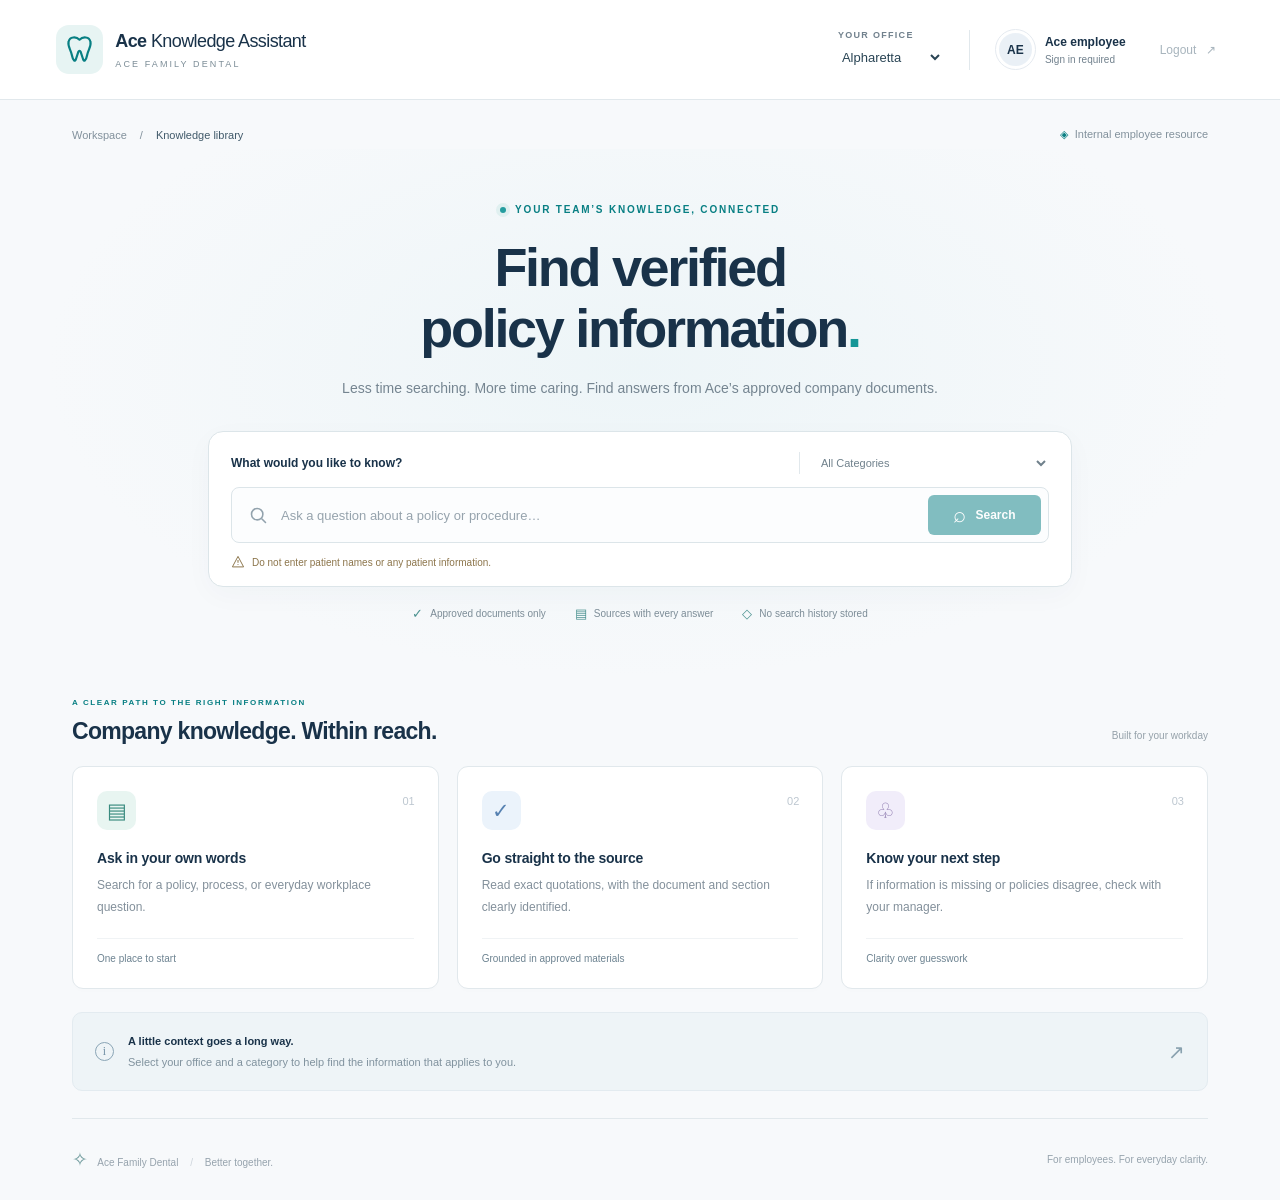
==== frontend/index.html @ 93eed638 "Initial Ace Knowledge Assistant prototype" ====
<!doctype html>
<html lang="en">
<head>
  <meta charset="utf-8">
  <meta name="viewport" content="width=device-width, initial-scale=1">
  <meta name="color-scheme" content="light">
  <title>Ace Knowledge Assistant</title>
  <link rel="stylesheet" href="style.css">
  <script src="auth-client.js" defer></script>
  <script src="script.js" defer></script>
</head>
<body>
  <a class="skip-link" href="#main">Skip to main content</a>
  <header class="header">
    <a class="brand" href="./" aria-label="Ace Knowledge Assistant home">
      <span class="brand-icon" aria-hidden="true"><svg viewBox="0 0 32 32" fill="none"><path d="M16 7c-3-3-9-3-10 2-1 4 2 7 3 12 1 5 3 7 4 3l2-6c.4-1 1.6-1 2 0l2 6c1 4 3 2 4-3 1-5 4-8 3-12-1-5-7-5-10-2Z" stroke="currentColor" stroke-width="2" stroke-linejoin="round"/></svg></span>
      <span><strong>Ace<span class="brand-light"> Knowledge Assistant</span></strong><small>ACE FAMILY DENTAL</small></span>
    </a>
    <div class="header-controls">
      <a id="admin-dashboard-link" class="view-link" href="admin.html" hidden>Admin Dashboard</a>
      <label class="office-control"><span class="field-caption">YOUR OFFICE</span><select id="office"><option value="Alpharetta">Alpharetta</option><option value="Norcross">Norcross</option><option value="Lilburn">Lilburn</option></select></label>
      <div class="profile"><span class="avatar" aria-hidden="true">AE</span><span><strong id="employee-name">Ace employee</strong><small id="auth-status">Authentication not connected</small></span></div>
      <button id="logout" class="logout" type="button" disabled title="Available when authentication is connected">Logout <span aria-hidden="true">↗</span></button>
    </div>
  </header>
  <main id="main" class="workspace">
    <div class="page-top"><div class="breadcrumb">Workspace <span>/</span> <strong>Knowledge library</strong></div><span class="private-label"><span aria-hidden="true">◈</span> Internal employee resource</span></div>
    <section class="hero" aria-labelledby="page-title">
      <div class="eyebrow"><span></span> YOUR TEAM’S KNOWLEDGE, CONNECTED</div>
      <h1 id="page-title">Find verified<br>policy information<span>.</span></h1>
      <p class="intro">Less time searching. More time caring.<br class="mobile-break"> Find answers from Ace’s approved company documents.</p>
      <form id="search-form" class="search-panel">
        <div class="search-toolbar"><label for="question">What would you like to know?</label><label class="category-control" for="category"><span class="sr-only">Document category</span><select id="category"><option>All Categories</option><option>HR &amp; Employee Policies</option><option>OSHA &amp; Safety</option><option>Front Office</option><option>Back Office / Clinical Operations</option><option>Insurance &amp; Documentation (non-PHI)</option><option>Management &amp; Operations</option><option>Training &amp; Onboarding</option><option>Scripts &amp; Communication</option></select></label></div>
        <div class="search-row"><svg class="search-icon" viewBox="0 0 24 24" fill="none" aria-hidden="true"><circle cx="10.5" cy="10.5" r="6.5" stroke="currentColor" stroke-width="1.8"/><path d="m16 16 4 4" stroke="currentColor" stroke-width="1.8" stroke-linecap="round"/></svg><input id="question" name="question" type="search" placeholder="Ask a question about a policy or procedure…" maxlength="2000" required autocomplete="off" aria-describedby="privacy-warning"><button id="search-button" class="primary" type="submit"><span class="button-icon" aria-hidden="true">⌕</span><span id="search-label">Search</span></button></div>
        <p id="privacy-warning" class="privacy-warning"><svg viewBox="0 0 20 20" fill="none" aria-hidden="true"><path d="m10 2 8 15H2L10 2Z" stroke="currentColor" stroke-width="1.4" stroke-linejoin="round"/><path d="M10 7v4m0 2v1" stroke="currentColor" stroke-width="1.5"/></svg>Do not enter patient names or any patient information.</p>
      </form>
      <div class="trust-row"><span><b aria-hidden="true">✓</b> Approved documents only</span><span><b aria-hidden="true">▤</b> Sources with every answer</span><span><b aria-hidden="true">◇</b> No search history stored</span></div>
    </section>
    <section id="preview-controls" class="preview-controls" hidden aria-label="Synthetic development preview"><div><strong>Synthetic UI preview</strong><span>Local development only. No questions are submitted.</span></div><label>Preview state <select id="preview-state"><option value="welcome">Welcome</option><option value="found">Verified result</option><option value="not_found">Not found</option><option value="conflict">Conflict</option><option value="unavailable">Unavailable</option></select></label></section>
    <section id="results" class="results" aria-live="polite" aria-atomic="true" aria-busy="false"></section>
    <section id="welcome" class="welcome" aria-labelledby="welcome-title">
      <div class="section-heading"><div><span class="eyebrow">A CLEAR PATH TO THE RIGHT INFORMATION</span><h2 id="welcome-title">Company knowledge. Within reach.</h2></div><span class="section-note">Built for your workday</span></div>
      <div class="feature-grid">
        <article class="feature"><div class="feature-icon teal" aria-hidden="true">▤</div><span class="step">01</span><h3>Ask in your own words</h3><p>Search for a policy, process, or everyday workplace question.</p><span class="feature-tag">One place to start</span></article>
        <article class="feature"><div class="feature-icon blue" aria-hidden="true">✓</div><span class="step">02</span><h3>Go straight to the source</h3><p>Read exact quotations, with the document and section clearly identified.</p><span class="feature-tag">Grounded in approved materials</span></article>
        <article class="feature"><div class="feature-icon violet" aria-hidden="true">♧</div><span class="step">03</span><h3>Know your next step</h3><p>If information is missing or policies disagree, check with your manager.</p><span class="feature-tag">Clarity over guesswork</span></article>
      </div>
      <div class="guidance"><span class="guidance-icon" aria-hidden="true">i</span><div><strong>A little context goes a long way.</strong><p>Select your office and a category to help find the information that applies to you.</p></div><span class="guidance-decoration" aria-hidden="true">↗</span></div>
    </section>
    <footer><span><span class="footer-mark" aria-hidden="true">✧</span> Ace Family Dental <span class="footer-divider">/</span> Better together.</span><span>For employees. For everyday clarity.</span></footer>
  </main>
</body>
</html>
---- frontend/style.css ----
/* Self-contained interface: no fonts, analytics, or other third-party requests. */
:root{font-family:Inter,-apple-system,BlinkMacSystemFont,"Segoe UI",sans-serif;color:#193249;background:#f7f9fb;font-synthesis:none;--teal:#087f83;--muted:#71818d;--border:#e1e8ec}*{box-sizing:border-box}body{margin:0}button,input,select{font:inherit}button,a,select{-webkit-tap-highlight-color:transparent}button,select{cursor:pointer}button{transition:background .18s,box-shadow .18s}a{color:inherit}button:disabled{cursor:not-allowed;opacity:.5}button:focus-visible,a:focus-visible,select:focus-visible,input:focus-visible{outline:3px solid #34b6c1;outline-offset:4px}.header{min-height:100px;padding:20px 4.4%;display:flex;justify-content:space-between;align-items:center;gap:25px;background:#fff;border-bottom:1px solid var(--border)}.brand{display:flex;align-items:center;gap:12px;text-decoration:none;white-space:nowrap}.brand-icon{width:47px;height:49px;display:grid;place-items:center;background:#e7f4f3;color:var(--teal);border-radius:13px}.brand-icon svg{width:35px}.brand strong{font-size:18px;letter-spacing:-.6px}.brand-light{font-weight:500}.brand small{display:block;font-size:9px;letter-spacing:2.1px;margin-top:7px;color:#7b8c96}.header-controls{display:flex;align-items:center;gap:26px}.office-control{padding-right:26px;border-right:1px solid var(--border)}.field-caption{display:block;font-size:9px;font-weight:700;letter-spacing:1.3px;color:var(--muted);margin-bottom:5px}select{color:#294454;border:0;background:transparent;padding:4px 25px 4px 0;font-size:13px}.profile{display:flex;align-items:center;gap:10px}.avatar{display:grid;place-items:center;background:#eaf0f6;border:3px solid #fff;outline:1px solid #e5eaf0;border-radius:50%;width:39px;height:39px;font-size:12px;font-weight:650}.profile strong{display:block;font-size:12px}.profile small{display:block;font-size:10px;color:var(--muted);margin-top:5px}.logout{border:0;background:none;font-size:12px;padding:8px;color:#536c7d}.logout span{margin-left:6px}.workspace{max-width:1232px;margin:auto;padding:0 48px}.page-top{display:flex;justify-content:space-between;align-items:center;padding:28px 0;font-size:11px;color:#82919c}.breadcrumb{display:flex;gap:13px}.breadcrumb strong{font-weight:500;color:#415a6a}.private-label{display:flex;gap:7px}.private-label span{color:var(--teal)}.hero{position:relative;padding:35px 0 29px;text-align:center}.hero:before{content:"";position:absolute;z-index:-1;inset:-20px -48px;background:radial-gradient(ellipse at 50% 40%,#e8f3f6aa,transparent 68%)}.eyebrow{font-size:10px;font-weight:700;letter-spacing:1.8px;color:var(--teal)}.hero .eyebrow{display:flex;justify-content:center;align-items:center;gap:9px}.eyebrow>span{width:6px;height:6px;background:#259d9f;border-radius:50%;box-shadow:0 0 0 4px #e0f0f0}h1{font-size:54px;line-height:1.13;letter-spacing:-2.3px;font-weight:650;margin:22px 0 17px}h1>span{color:#159697}.intro{font-size:14px;color:#758591;line-height:1.8;margin:0 0 30px}.mobile-break{display:none}.search-panel{max-width:864px;margin:auto;padding:20px 22px 15px;border:1px solid #dce5e9;border-radius:15px;background:#fff;box-shadow:0 8px 28px #25475d08;text-align:left}.search-toolbar{display:flex;justify-content:space-between;align-items:center;gap:16px;margin-bottom:13px}.search-toolbar>label:first-child{font-size:12px;font-weight:650}.category-control{max-width:50%;border-left:1px solid var(--border);padding-left:17px}.category-control select{font-size:11px;width:100%;color:#70818c}.search-row{display:flex;align-items:center;gap:12px;border:1px solid #dce5e9;border-radius:8px;padding:7px 7px 7px 16px;background:#fcfdfe}.search-icon{width:21px;flex-shrink:0;color:#92a2ad}.search-row input{width:100%;min-width:0;padding:9px 0;border:0;background:transparent;color:#193249;font-size:13px;outline-offset:1px}.search-row input::placeholder{color:#96a3ad}.primary{border:0;border-radius:6px;background:var(--teal);color:white;display:flex;align-items:center;justify-content:center;gap:9px;padding:13px 23px;font-size:12px;font-weight:600;min-width:113px}.primary:hover{background:#066c70;box-shadow:0 3px 8px #087f8326}.button-icon{font-size:22px;line-height:14px}.privacy-warning{display:flex;align-items:flex-start;gap:7px;color:#8c754b;font-size:10px;line-height:1.6;margin:12px 0 0}.privacy-warning svg{width:14px;height:14px;flex-shrink:0}.trust-row{display:flex;justify-content:center;gap:29px;margin:19px 0;font-size:10px;color:#7c8c97}.trust-row span{display:flex;align-items:center;gap:7px}.trust-row b{color:#4b9290;font-size:13px}.welcome{padding-top:22px}.section-heading{display:flex;justify-content:space-between;align-items:end;margin-bottom:21px}.section-heading .eyebrow{font-size:8px;letter-spacing:1.6px}h2{font-size:23px;letter-spacing:-.7px;margin:9px 0 0;font-weight:600}.section-note{font-size:10px;color:#94a0a9;padding-bottom:4px}.feature-grid{display:grid;grid-template-columns:repeat(3,1fr);gap:18px}.feature{position:relative;background:#fff;border:1px solid var(--border);border-radius:11px;padding:24px;box-shadow:0 3px 6px #233c4802}.feature-icon{display:grid;place-items:center;width:39px;height:39px;border-radius:10px;font-size:21px}.teal{background:#e8f5f1;color:#398b7f}.blue{background:#ebf3fb;color:#5681b1}.violet{background:#f1edfa;color:#9380b3}.step{position:absolute;right:23px;top:28px;font-size:11px;color:#bdc7d0;font-weight:500}.feature h3{font-size:14px;letter-spacing:-.2px;margin:20px 0 9px;font-weight:600}.feature p{font-size:12px;line-height:1.8;color:#83909b;margin:0 0 20px}.feature-tag{display:block;border-top:1px solid #f0f3f5;padding-top:14px;color:#6d8391;font-size:10px}.guidance{display:flex;gap:14px;align-items:center;background:#eef4f7;border:1px solid #e3ebf0;border-radius:10px;margin:23px 0 0;padding:18px 22px}.guidance-icon{color:#7493a6;border:1px solid #8aa5b6;border-radius:50%;width:19px;height:19px;display:grid;place-items:center;font:12px Georgia,serif;flex-shrink:0}.guidance strong{font-size:11px;font-weight:600}.guidance p{font-size:11px;color:#80929e;margin:5px 0 0;line-height:1.6}.guidance-decoration{margin-left:auto;color:#89a1af;font-size:20px}footer{display:flex;justify-content:space-between;align-items:center;padding:29px 0;margin-top:27px;border-top:1px solid var(--border);color:#96a3ad;font-size:10px}.footer-mark{font-size:19px;color:#709b9d;margin-right:7px}.footer-divider{margin:0 9px;color:#ccd4db}.results:empty{display:none}.result-card{border:1px solid var(--border);border-top:3px solid var(--state);border-radius:12px;background:#fff;padding:25px;margin:10px auto 25px;max-width:864px;box-shadow:0 6px 20px #25475d05}.result-card.found{--state:#238366}.result-card.not_found{--state:#ba921c}.result-card.conflict{--state:#ce7a27}.result-card.unavailable{--state:#c55454}.result-title{display:flex;align-items:center;gap:10px;color:var(--state);font-size:15px;margin:0 0 18px}.result-message{font-size:14px;line-height:1.7;margin:0}.quote{margin:17px 0 0;padding:18px 20px;background:#f7f9fa;border-left:3px solid var(--state);border-radius:0 6px 6px 0}.quote blockquote{white-space:pre-wrap;overflow-wrap:anywhere;font-size:15px;line-height:1.8;margin:0;color:#263e4c}.source{display:flex;flex-wrap:wrap;gap:8px 18px;margin-top:16px;padding-top:12px;border-top:1px solid var(--border);font-size:11px;color:#738490;overflow-wrap:anywhere}.source strong{color:#415e6e;font-weight:600}.office-badge{color:#087f83;background:#e8f3f1;padding:3px 7px;border-radius:4px}.retry{margin-top:17px}.loading{display:flex;align-items:center;justify-content:center;gap:12px;padding:30px;color:#56717f;font-size:13px}.spinner{width:19px;height:19px;border:2px solid #d8e6e8;border-top-color:var(--teal);border-radius:50%;animation:spin .8s linear infinite}.preview-controls{max-width:864px;margin:0 auto 20px;padding:15px 18px;border:1px dashed #b4a784;border-radius:9px;background:#fffcf3;display:flex;gap:15px;align-items:center;justify-content:space-between;font-size:11px}.preview-controls[hidden]{display:none}.preview-controls strong,.preview-controls span{display:block}.preview-controls span{margin-top:5px;color:#827658}.preview-controls label{white-space:nowrap}.preview-controls select{font-size:11px;margin-left:6px}.preview-badge{display:block;margin-bottom:16px;color:#9b7b30;font-size:10px;font-weight:700;letter-spacing:1px}.skip-link{position:absolute;top:-60px;left:20px;z-index:10;padding:12px;background:white}.skip-link:focus{top:8px}.sr-only{position:absolute;width:1px;height:1px;padding:0;margin:-1px;overflow:hidden;clip:rect(0,0,0,0);white-space:nowrap;border:0}@keyframes spin{to{transform:rotate(360deg)}}@media(prefers-reduced-motion:reduce){*{animation:none!important;transition:none!important}}@media(min-width:1450px){.workspace{padding-top:10px}.hero{padding-top:50px;padding-bottom:42px}.welcome{padding-top:30px}h1{font-size:60px}.feature{padding:28px}}@media(max-width:1000px){.header{padding:18px 25px}.header-controls{gap:15px}.brand-light{display:block;font-size:12px;margin-top:3px}.brand small{font-size:8px;margin-top:5px}.office-control{padding-right:15px}.profile small{max-width:110px}.workspace{padding:0 30px}.feature{padding:20px}.feature h3{font-size:13px}}@media(max-width:720px){.header{flex-wrap:wrap;gap:20px;padding:17px 20px}.brand-light{display:inline;font-size:14px}.brand strong{font-size:16px}.brand-icon{width:40px;height:43px}.header-controls{width:100%;justify-content:space-between;gap:10px}.office-control{border:0;padding:0}.profile{margin-left:auto}.logout{padding-right:0}.workspace{padding:0 20px}.page-top{padding:21px 0}.private-label{display:none}.hero{padding-top:22px}.hero .eyebrow{font-size:8px;letter-spacing:1.4px}h1{font-size:40px;letter-spacing:-1.7px;margin-top:20px}.intro{font-size:12px}.mobile-break{display:block}.search-panel{padding:16px 13px 13px}.search-toolbar{gap:8px;align-items:center}.search-toolbar>label:first-child{font-size:10px}.category-control{padding-left:8px;max-width:47%}.category-control select{font-size:10px;padding-right:0}.search-row{gap:8px;padding-left:9px}.search-row input{font-size:12px}.primary{min-width:76px;padding:13px 12px;font-size:11px;gap:5px}.search-icon{width:17px}.privacy-warning{font-size:9px}.trust-row{gap:12px;flex-wrap:wrap;font-size:9px;line-height:1.7}.trust-row span{gap:5px}.section-heading .eyebrow{font-size:7px}.section-note{display:none}h2{font-size:21px}.feature-grid{grid-template-columns:1fr;gap:12px}.feature{padding:20px 20px 18px}.feature-icon{width:34px;height:34px}.feature h3{font-size:14px;margin-top:15px}.feature p{margin-bottom:15px}.guidance{padding:16px;align-items:flex-start}.guidance-decoration{display:none}footer{align-items:start;gap:16px;font-size:9px;line-height:1.8}footer>span:last-child{max-width:90px;text-align:right}.preview-controls{align-items:start;flex-direction:column}.result-card{padding:20px}.quote{padding:15px}.quote blockquote{font-size:13px}}

/* Local preview navigation follows the existing header palette. */
.view-link{color:var(--teal);font-size:12px;font-weight:600;text-decoration:none;padding:8px 0;white-space:nowrap}.view-link:hover{text-decoration:underline}.view-link[hidden]{display:none}.header,.header-controls{flex-wrap:wrap}@media(max-width:720px){.view-link{flex-basis:100%}}
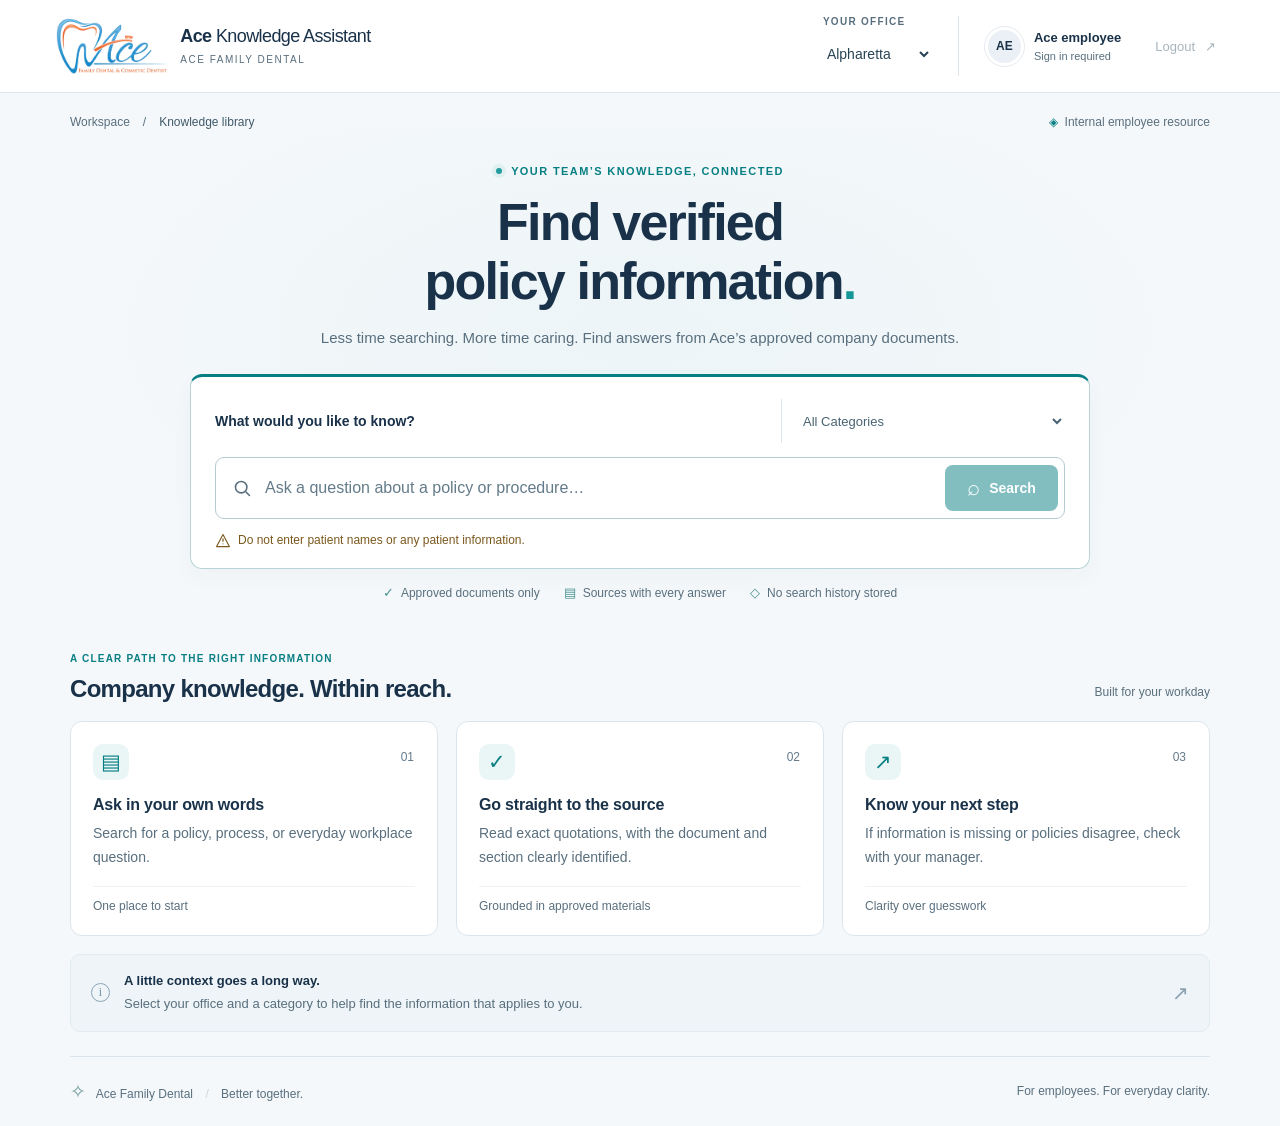
==== commit 411e8dcc: "Integrated Ace's official logo" ====
--- a/frontend/index.html
+++ b/frontend/index.html
@@ -13,7 +13,7 @@
   <a class="skip-link" href="#main">Skip to main content</a>
   <header class="header">
     <a class="brand" href="./" aria-label="Ace Knowledge Assistant home">
-      <span class="brand-icon" aria-hidden="true"><svg viewBox="0 0 32 32" fill="none"><path d="M16 7c-3-3-9-3-10 2-1 4 2 7 3 12 1 5 3 7 4 3l2-6c.4-1 1.6-1 2 0l2 6c1 4 3 2 4-3 1-5 4-8 3-12-1-5-7-5-10-2Z" stroke="currentColor" stroke-width="2" stroke-linejoin="round"/></svg></span>
+      <img class="ace-logo brand-logo" src="assets/ace-logo.webp" alt="Ace Family Dental" width="281" height="140">
       <span><strong>Ace<span class="brand-light"> Knowledge Assistant</span></strong><small>ACE FAMILY DENTAL</small></span>
     </a>
     <div class="header-controls">
@@ -42,8 +42,8 @@
       <div class="section-heading"><div><span class="eyebrow">A CLEAR PATH TO THE RIGHT INFORMATION</span><h2 id="welcome-title">Company knowledge. Within reach.</h2></div><span class="section-note">Built for your workday</span></div>
       <div class="feature-grid">
         <article class="feature"><div class="feature-icon teal" aria-hidden="true">▤</div><span class="step">01</span><h3>Ask in your own words</h3><p>Search for a policy, process, or everyday workplace question.</p><span class="feature-tag">One place to start</span></article>
-        <article class="feature"><div class="feature-icon blue" aria-hidden="true">✓</div><span class="step">02</span><h3>Go straight to the source</h3><p>Read exact quotations, with the document and section clearly identified.</p><span class="feature-tag">Grounded in approved materials</span></article>
-        <article class="feature"><div class="feature-icon violet" aria-hidden="true">♧</div><span class="step">03</span><h3>Know your next step</h3><p>If information is missing or policies disagree, check with your manager.</p><span class="feature-tag">Clarity over guesswork</span></article>
+        <article class="feature"><div class="feature-icon teal" aria-hidden="true">✓</div><span class="step">02</span><h3>Go straight to the source</h3><p>Read exact quotations, with the document and section clearly identified.</p><span class="feature-tag">Grounded in approved materials</span></article>
+        <article class="feature"><div class="feature-icon teal" aria-hidden="true">↗</div><span class="step">03</span><h3>Know your next step</h3><p>If information is missing or policies disagree, check with your manager.</p><span class="feature-tag">Clarity over guesswork</span></article>
       </div>
       <div class="guidance"><span class="guidance-icon" aria-hidden="true">i</span><div><strong>A little context goes a long way.</strong><p>Select your office and a category to help find the information that applies to you.</p></div><span class="guidance-decoration" aria-hidden="true">↗</span></div>
     </section>
--- a/frontend/style.css
+++ b/frontend/style.css
@@ -1,5 +1,124 @@
+@import url("ui.css");
 /* Self-contained interface: no fonts, analytics, or other third-party requests. */
-:root{font-family:Inter,-apple-system,BlinkMacSystemFont,"Segoe UI",sans-serif;color:#193249;background:#f7f9fb;font-synthesis:none;--teal:#087f83;--muted:#71818d;--border:#e1e8ec}*{box-sizing:border-box}body{margin:0}button,input,select{font:inherit}button,a,select{-webkit-tap-highlight-color:transparent}button,select{cursor:pointer}button{transition:background .18s,box-shadow .18s}a{color:inherit}button:disabled{cursor:not-allowed;opacity:.5}button:focus-visible,a:focus-visible,select:focus-visible,input:focus-visible{outline:3px solid #34b6c1;outline-offset:4px}.header{min-height:100px;padding:20px 4.4%;display:flex;justify-content:space-between;align-items:center;gap:25px;background:#fff;border-bottom:1px solid var(--border)}.brand{display:flex;align-items:center;gap:12px;text-decoration:none;white-space:nowrap}.brand-icon{width:47px;height:49px;display:grid;place-items:center;background:#e7f4f3;color:var(--teal);border-radius:13px}.brand-icon svg{width:35px}.brand strong{font-size:18px;letter-spacing:-.6px}.brand-light{font-weight:500}.brand small{display:block;font-size:9px;letter-spacing:2.1px;margin-top:7px;color:#7b8c96}.header-controls{display:flex;align-items:center;gap:26px}.office-control{padding-right:26px;border-right:1px solid var(--border)}.field-caption{display:block;font-size:9px;font-weight:700;letter-spacing:1.3px;color:var(--muted);margin-bottom:5px}select{color:#294454;border:0;background:transparent;padding:4px 25px 4px 0;font-size:13px}.profile{display:flex;align-items:center;gap:10px}.avatar{display:grid;place-items:center;background:#eaf0f6;border:3px solid #fff;outline:1px solid #e5eaf0;border-radius:50%;width:39px;height:39px;font-size:12px;font-weight:650}.profile strong{display:block;font-size:12px}.profile small{display:block;font-size:10px;color:var(--muted);margin-top:5px}.logout{border:0;background:none;font-size:12px;padding:8px;color:#536c7d}.logout span{margin-left:6px}.workspace{max-width:1232px;margin:auto;padding:0 48px}.page-top{display:flex;justify-content:space-between;align-items:center;padding:28px 0;font-size:11px;color:#82919c}.breadcrumb{display:flex;gap:13px}.breadcrumb strong{font-weight:500;color:#415a6a}.private-label{display:flex;gap:7px}.private-label span{color:var(--teal)}.hero{position:relative;padding:35px 0 29px;text-align:center}.hero:before{content:"";position:absolute;z-index:-1;inset:-20px -48px;background:radial-gradient(ellipse at 50% 40%,#e8f3f6aa,transparent 68%)}.eyebrow{font-size:10px;font-weight:700;letter-spacing:1.8px;color:var(--teal)}.hero .eyebrow{display:flex;justify-content:center;align-items:center;gap:9px}.eyebrow>span{width:6px;height:6px;background:#259d9f;border-radius:50%;box-shadow:0 0 0 4px #e0f0f0}h1{font-size:54px;line-height:1.13;letter-spacing:-2.3px;font-weight:650;margin:22px 0 17px}h1>span{color:#159697}.intro{font-size:14px;color:#758591;line-height:1.8;margin:0 0 30px}.mobile-break{display:none}.search-panel{max-width:864px;margin:auto;padding:20px 22px 15px;border:1px solid #dce5e9;border-radius:15px;background:#fff;box-shadow:0 8px 28px #25475d08;text-align:left}.search-toolbar{display:flex;justify-content:space-between;align-items:center;gap:16px;margin-bottom:13px}.search-toolbar>label:first-child{font-size:12px;font-weight:650}.category-control{max-width:50%;border-left:1px solid var(--border);padding-left:17px}.category-control select{font-size:11px;width:100%;color:#70818c}.search-row{display:flex;align-items:center;gap:12px;border:1px solid #dce5e9;border-radius:8px;padding:7px 7px 7px 16px;background:#fcfdfe}.search-icon{width:21px;flex-shrink:0;color:#92a2ad}.search-row input{width:100%;min-width:0;padding:9px 0;border:0;background:transparent;color:#193249;font-size:13px;outline-offset:1px}.search-row input::placeholder{color:#96a3ad}.primary{border:0;border-radius:6px;background:var(--teal);color:white;display:flex;align-items:center;justify-content:center;gap:9px;padding:13px 23px;font-size:12px;font-weight:600;min-width:113px}.primary:hover{background:#066c70;box-shadow:0 3px 8px #087f8326}.button-icon{font-size:22px;line-height:14px}.privacy-warning{display:flex;align-items:flex-start;gap:7px;color:#8c754b;font-size:10px;line-height:1.6;margin:12px 0 0}.privacy-warning svg{width:14px;height:14px;flex-shrink:0}.trust-row{display:flex;justify-content:center;gap:29px;margin:19px 0;font-size:10px;color:#7c8c97}.trust-row span{display:flex;align-items:center;gap:7px}.trust-row b{color:#4b9290;font-size:13px}.welcome{padding-top:22px}.section-heading{display:flex;justify-content:space-between;align-items:end;margin-bottom:21px}.section-heading .eyebrow{font-size:8px;letter-spacing:1.6px}h2{font-size:23px;letter-spacing:-.7px;margin:9px 0 0;font-weight:600}.section-note{font-size:10px;color:#94a0a9;padding-bottom:4px}.feature-grid{display:grid;grid-template-columns:repeat(3,1fr);gap:18px}.feature{position:relative;background:#fff;border:1px solid var(--border);border-radius:11px;padding:24px;box-shadow:0 3px 6px #233c4802}.feature-icon{display:grid;place-items:center;width:39px;height:39px;border-radius:10px;font-size:21px}.teal{background:#e8f5f1;color:#398b7f}.blue{background:#ebf3fb;color:#5681b1}.violet{background:#f1edfa;color:#9380b3}.step{position:absolute;right:23px;top:28px;font-size:11px;color:#bdc7d0;font-weight:500}.feature h3{font-size:14px;letter-spacing:-.2px;margin:20px 0 9px;font-weight:600}.feature p{font-size:12px;line-height:1.8;color:#83909b;margin:0 0 20px}.feature-tag{display:block;border-top:1px solid #f0f3f5;padding-top:14px;color:#6d8391;font-size:10px}.guidance{display:flex;gap:14px;align-items:center;background:#eef4f7;border:1px solid #e3ebf0;border-radius:10px;margin:23px 0 0;padding:18px 22px}.guidance-icon{color:#7493a6;border:1px solid #8aa5b6;border-radius:50%;width:19px;height:19px;display:grid;place-items:center;font:12px Georgia,serif;flex-shrink:0}.guidance strong{font-size:11px;font-weight:600}.guidance p{font-size:11px;color:#80929e;margin:5px 0 0;line-height:1.6}.guidance-decoration{margin-left:auto;color:#89a1af;font-size:20px}footer{display:flex;justify-content:space-between;align-items:center;padding:29px 0;margin-top:27px;border-top:1px solid var(--border);color:#96a3ad;font-size:10px}.footer-mark{font-size:19px;color:#709b9d;margin-right:7px}.footer-divider{margin:0 9px;color:#ccd4db}.results:empty{display:none}.result-card{border:1px solid var(--border);border-top:3px solid var(--state);border-radius:12px;background:#fff;padding:25px;margin:10px auto 25px;max-width:864px;box-shadow:0 6px 20px #25475d05}.result-card.found{--state:#238366}.result-card.not_found{--state:#ba921c}.result-card.conflict{--state:#ce7a27}.result-card.unavailable{--state:#c55454}.result-title{display:flex;align-items:center;gap:10px;color:var(--state);font-size:15px;margin:0 0 18px}.result-message{font-size:14px;line-height:1.7;margin:0}.quote{margin:17px 0 0;padding:18px 20px;background:#f7f9fa;border-left:3px solid var(--state);border-radius:0 6px 6px 0}.quote blockquote{white-space:pre-wrap;overflow-wrap:anywhere;font-size:15px;line-height:1.8;margin:0;color:#263e4c}.source{display:flex;flex-wrap:wrap;gap:8px 18px;margin-top:16px;padding-top:12px;border-top:1px solid var(--border);font-size:11px;color:#738490;overflow-wrap:anywhere}.source strong{color:#415e6e;font-weight:600}.office-badge{color:#087f83;background:#e8f3f1;padding:3px 7px;border-radius:4px}.retry{margin-top:17px}.loading{display:flex;align-items:center;justify-content:center;gap:12px;padding:30px;color:#56717f;font-size:13px}.spinner{width:19px;height:19px;border:2px solid #d8e6e8;border-top-color:var(--teal);border-radius:50%;animation:spin .8s linear infinite}.preview-controls{max-width:864px;margin:0 auto 20px;padding:15px 18px;border:1px dashed #b4a784;border-radius:9px;background:#fffcf3;display:flex;gap:15px;align-items:center;justify-content:space-between;font-size:11px}.preview-controls[hidden]{display:none}.preview-controls strong,.preview-controls span{display:block}.preview-controls span{margin-top:5px;color:#827658}.preview-controls label{white-space:nowrap}.preview-controls select{font-size:11px;margin-left:6px}.preview-badge{display:block;margin-bottom:16px;color:#9b7b30;font-size:10px;font-weight:700;letter-spacing:1px}.skip-link{position:absolute;top:-60px;left:20px;z-index:10;padding:12px;background:white}.skip-link:focus{top:8px}.sr-only{position:absolute;width:1px;height:1px;padding:0;margin:-1px;overflow:hidden;clip:rect(0,0,0,0);white-space:nowrap;border:0}@keyframes spin{to{transform:rotate(360deg)}}@media(prefers-reduced-motion:reduce){*{animation:none!important;transition:none!important}}@media(min-width:1450px){.workspace{padding-top:10px}.hero{padding-top:50px;padding-bottom:42px}.welcome{padding-top:30px}h1{font-size:60px}.feature{padding:28px}}@media(max-width:1000px){.header{padding:18px 25px}.header-controls{gap:15px}.brand-light{display:block;font-size:12px;margin-top:3px}.brand small{font-size:8px;margin-top:5px}.office-control{padding-right:15px}.profile small{max-width:110px}.workspace{padding:0 30px}.feature{padding:20px}.feature h3{font-size:13px}}@media(max-width:720px){.header{flex-wrap:wrap;gap:20px;padding:17px 20px}.brand-light{display:inline;font-size:14px}.brand strong{font-size:16px}.brand-icon{width:40px;height:43px}.header-controls{width:100%;justify-content:space-between;gap:10px}.office-control{border:0;padding:0}.profile{margin-left:auto}.logout{padding-right:0}.workspace{padding:0 20px}.page-top{padding:21px 0}.private-label{display:none}.hero{padding-top:22px}.hero .eyebrow{font-size:8px;letter-spacing:1.4px}h1{font-size:40px;letter-spacing:-1.7px;margin-top:20px}.intro{font-size:12px}.mobile-break{display:block}.search-panel{padding:16px 13px 13px}.search-toolbar{gap:8px;align-items:center}.search-toolbar>label:first-child{font-size:10px}.category-control{padding-left:8px;max-width:47%}.category-control select{font-size:10px;padding-right:0}.search-row{gap:8px;padding-left:9px}.search-row input{font-size:12px}.primary{min-width:76px;padding:13px 12px;font-size:11px;gap:5px}.search-icon{width:17px}.privacy-warning{font-size:9px}.trust-row{gap:12px;flex-wrap:wrap;font-size:9px;line-height:1.7}.trust-row span{gap:5px}.section-heading .eyebrow{font-size:7px}.section-note{display:none}h2{font-size:21px}.feature-grid{grid-template-columns:1fr;gap:12px}.feature{padding:20px 20px 18px}.feature-icon{width:34px;height:34px}.feature h3{font-size:14px;margin-top:15px}.feature p{margin-bottom:15px}.guidance{padding:16px;align-items:flex-start}.guidance-decoration{display:none}footer{align-items:start;gap:16px;font-size:9px;line-height:1.8}footer>span:last-child{max-width:90px;text-align:right}.preview-controls{align-items:start;flex-direction:column}.result-card{padding:20px}.quote{padding:15px}.quote blockquote{font-size:13px}}
+*{box-sizing:border-box}body{margin:0}button,input,select{font:inherit}button,a,select{-webkit-tap-highlight-color:transparent}button,select{cursor:pointer}button{transition:background .18s,box-shadow .18s}a{color:inherit}button:disabled{cursor:not-allowed;opacity:.5}button:focus-visible,a:focus-visible,select:focus-visible,input:focus-visible{outline:3px solid #087f83;outline-offset:4px}.header{min-height:100px;padding:20px 4.4%;display:flex;justify-content:space-between;align-items:center;gap:25px;background:#fff;border-bottom:1px solid var(--border)}.brand{display:flex;align-items:center;gap:12px;text-decoration:none;white-space:nowrap}.brand-icon{width:47px;height:49px;display:grid;place-items:center;background:#e7f4f3;color:var(--teal);border-radius:13px}.brand-icon svg{width:35px}.brand strong{font-size:18px;letter-spacing:-.6px}.brand-light{font-weight:500}.brand small{display:block;font-size:9px;letter-spacing:2.1px;margin-top:7px;color:#596f7e}.header-controls{display:flex;align-items:center;gap:26px}.office-control{padding-right:26px;border-right:1px solid var(--border)}.field-caption{display:block;font-size:9px;font-weight:700;letter-spacing:1.3px;color:var(--muted);margin-bottom:5px}select{color:#294454;border:0;background:transparent;padding:4px 25px 4px 0;font-size:13px}.profile{display:flex;align-items:center;gap:10px}.avatar{display:grid;place-items:center;background:#eaf0f6;border:3px solid #fff;outline:1px solid #e5eaf0;border-radius:50%;width:39px;height:39px;font-size:12px;font-weight:650}.profile strong{display:block;font-size:12px}.profile small{display:block;font-size:10px;color:var(--muted);margin-top:5px}.logout{border:0;background:none;font-size:12px;padding:8px;color:#536c7d}.logout span{margin-left:6px}.workspace{max-width:1232px;margin:auto;padding:0 48px}.page-top{display:flex;justify-content:space-between;align-items:center;padding:28px 0;font-size:11px;color:#596f7e}.breadcrumb{display:flex;gap:13px}.breadcrumb strong{font-weight:500;color:#415a6a}.private-label{display:flex;gap:7px}.private-label span{color:var(--teal)}.hero{position:relative;padding:35px 0 29px;text-align:center}.hero:before{content:"";position:absolute;z-index:-1;inset:-20px -48px;background:radial-gradient(ellipse at 50% 40%,#e8f3f6aa,transparent 68%)}.eyebrow{font-size:10px;font-weight:700;letter-spacing:1.8px;color:var(--teal)}.hero .eyebrow{display:flex;justify-content:center;align-items:center;gap:9px}.eyebrow>span{width:6px;height:6px;background:#259d9f;border-radius:50%;box-shadow:0 0 0 4px #e0f0f0}h1{font-size:54px;line-height:1.13;letter-spacing:-2.3px;font-weight:650;margin:22px 0 17px}h1>span{color:#159697}.intro{font-size:14px;color:#596f7e;line-height:1.8;margin:0 0 30px}.mobile-break{display:none}.search-panel{max-width:864px;margin:auto;padding:20px 22px 15px;border:1px solid #dce5e9;border-radius:15px;background:#fff;box-shadow:0 8px 28px #25475d08;text-align:left}.search-toolbar{display:flex;justify-content:space-between;align-items:center;gap:16px;margin-bottom:13px}.search-toolbar>label:first-child{font-size:12px;font-weight:650}.category-control{max-width:50%;border-left:1px solid var(--border);padding-left:17px}.category-control select{font-size:11px;width:100%;color:#596f7e}.search-row{display:flex;align-items:center;gap:12px;border:1px solid #dce5e9;border-radius:8px;padding:7px 7px 7px 16px;background:#fcfdfe}.search-icon{width:21px;flex-shrink:0;color:#596f7e}.search-row input{width:100%;min-width:0;padding:9px 0;border:0;background:transparent;color:#193249;font-size:13px;outline-offset:1px}.search-row input::placeholder{color:#596f7e}.primary{border:0;border-radius:6px;background:var(--teal);color:white;display:flex;align-items:center;justify-content:center;gap:9px;padding:13px 23px;font-size:12px;font-weight:600;min-width:113px}.primary:hover{background:#066c70;box-shadow:0 3px 8px #087f8326}.button-icon{font-size:22px;line-height:14px}.privacy-warning{display:flex;align-items:flex-start;gap:7px;color:#8c754b;font-size:10px;line-height:1.6;margin:12px 0 0}.privacy-warning svg{width:14px;height:14px;flex-shrink:0}.trust-row{display:flex;justify-content:center;gap:29px;margin:19px 0;font-size:10px;color:#596f7e}.trust-row span{display:flex;align-items:center;gap:7px}.trust-row b{color:#4b9290;font-size:13px}.welcome{padding-top:22px}.section-heading{display:flex;justify-content:space-between;align-items:end;margin-bottom:21px}.section-heading .eyebrow{font-size:8px;letter-spacing:1.6px}h2{font-size:23px;letter-spacing:-.7px;margin:9px 0 0;font-weight:600}.section-note{font-size:10px;color:#596f7e;padding-bottom:4px}.feature-grid{display:grid;grid-template-columns:repeat(3,1fr);gap:18px}.feature{position:relative;background:#fff;border:1px solid var(--border);border-radius:11px;padding:24px;box-shadow:0 3px 6px #233c4802}.feature-icon{display:grid;place-items:center;width:39px;height:39px;border-radius:10px;font-size:21px}.teal{background:#e8f5f1;color:#398b7f}.blue{background:#ebf3fb;color:#5681b1}.violet{background:#f1edfa;color:#9380b3}.step{position:absolute;right:23px;top:28px;font-size:11px;color:#bdc7d0;font-weight:500}.feature h3{font-size:14px;letter-spacing:-.2px;margin:20px 0 9px;font-weight:600}.feature p{font-size:12px;line-height:1.8;color:#596f7e;margin:0 0 20px}.feature-tag{display:block;border-top:1px solid #f0f3f5;padding-top:14px;color:#596f7e;font-size:10px}.guidance{display:flex;gap:14px;align-items:center;background:#eef4f7;border:1px solid #e3ebf0;border-radius:10px;margin:23px 0 0;padding:18px 22px}.guidance-icon{color:#7493a6;border:1px solid #8aa5b6;border-radius:50%;width:19px;height:19px;display:grid;place-items:center;font:12px Georgia,serif;flex-shrink:0}.guidance strong{font-size:11px;font-weight:600}.guidance p{font-size:11px;color:#596f7e;margin:5px 0 0;line-height:1.6}.guidance-decoration{margin-left:auto;color:#89a1af;font-size:20px}footer{display:flex;justify-content:space-between;align-items:center;padding:29px 0;margin-top:27px;border-top:1px solid var(--border);color:#596f7e;font-size:10px}.footer-mark{font-size:19px;color:#709b9d;margin-right:7px}.footer-divider{margin:0 9px;color:#ccd4db}.results:empty{display:none}.result-card{border:1px solid var(--border);border-top:3px solid var(--state);border-radius:12px;background:#fff;padding:25px;margin:10px auto 25px;max-width:864px;box-shadow:0 6px 20px #25475d05}.result-card.found{--state:#238366}.result-card.not_found{--state:#ba921c}.result-card.conflict{--state:#ce7a27}.result-card.unavailable{--state:#c55454}.result-title{display:flex;align-items:center;gap:10px;color:var(--state);font-size:15px;margin:0 0 18px}.result-message{font-size:14px;line-height:1.7;margin:0}.quote{margin:17px 0 0;padding:18px 20px;background:#f7f9fa;border-left:3px solid var(--state);border-radius:0 6px 6px 0}.quote blockquote{white-space:pre-wrap;overflow-wrap:anywhere;font-size:15px;line-height:1.8;margin:0;color:#263e4c}.source{display:flex;flex-wrap:wrap;gap:8px 18px;margin-top:16px;padding-top:12px;border-top:1px solid var(--border);font-size:11px;color:#596f7e;overflow-wrap:anywhere}.source strong{color:#415e6e;font-weight:600}.office-badge{color:#087f83;background:#e8f3f1;padding:3px 7px;border-radius:4px}.retry{margin-top:17px}.loading{display:flex;align-items:center;justify-content:center;gap:12px;padding:30px;color:#56717f;font-size:13px}.spinner{width:19px;height:19px;border:2px solid #d8e6e8;border-top-color:var(--teal);border-radius:50%;animation:spin .8s linear infinite}.preview-controls{max-width:864px;margin:0 auto 20px;padding:15px 18px;border:1px dashed #b4a784;border-radius:9px;background:#fffcf3;display:flex;gap:15px;align-items:center;justify-content:space-between;font-size:11px}.preview-controls[hidden]{display:none}.preview-controls strong,.preview-controls span{display:block}.preview-controls span{margin-top:5px;color:#827658}.preview-controls label{white-space:nowrap}.preview-controls select{font-size:11px;margin-left:6px}.preview-badge{display:block;margin-bottom:16px;color:#9b7b30;font-size:10px;font-weight:700;letter-spacing:1px}.skip-link{position:absolute;top:-60px;left:20px;z-index:10;padding:12px;background:white}.skip-link:focus{top:8px}.sr-only{position:absolute;width:1px;height:1px;padding:0;margin:-1px;overflow:hidden;clip:rect(0,0,0,0);white-space:nowrap;border:0}@keyframes spin{to{transform:rotate(360deg)}}@media(prefers-reduced-motion:reduce){*{animation:none!important;transition:none!important}}@media(min-width:1450px){.workspace{padding-top:10px}.hero{padding-top:50px;padding-bottom:42px}.welcome{padding-top:30px}h1{font-size:60px}.feature{padding:28px}}@media(max-width:1000px){.header{padding:18px 25px}.header-controls{gap:15px}.brand-light{display:block;font-size:12px;margin-top:3px}.brand small{font-size:8px;margin-top:5px}.office-control{padding-right:15px}.profile small{max-width:110px}.workspace{padding:0 30px}.feature{padding:20px}.feature h3{font-size:13px}}@media(max-width:720px){.header{flex-wrap:wrap;gap:20px;padding:17px 20px}.brand-light{display:inline;font-size:14px}.brand strong{font-size:16px}.brand-icon{width:40px;height:43px}.header-controls{width:100%;justify-content:space-between;gap:10px}.office-control{border:0;padding:0}.profile{margin-left:auto}.logout{padding-right:0}.workspace{padding:0 20px}.page-top{padding:21px 0}.private-label{display:none}.hero{padding-top:22px}.hero .eyebrow{font-size:8px;letter-spacing:1.4px}h1{font-size:40px;letter-spacing:-1.7px;margin-top:20px}.intro{font-size:12px}.mobile-break{display:block}.search-panel{padding:16px 13px 13px}.search-toolbar{gap:8px;align-items:center}.search-toolbar>label:first-child{font-size:10px}.category-control{padding-left:8px;max-width:47%}.category-control select{font-size:10px;padding-right:0}.search-row{gap:8px;padding-left:9px}.search-row input{font-size:12px}.primary{min-width:76px;padding:13px 12px;font-size:11px;gap:5px}.search-icon{width:17px}.privacy-warning{font-size:9px}.trust-row{gap:12px;flex-wrap:wrap;font-size:9px;line-height:1.7}.trust-row span{gap:5px}.section-heading .eyebrow{font-size:7px}.section-note{display:none}h2{font-size:21px}.feature-grid{grid-template-columns:1fr;gap:12px}.feature{padding:20px 20px 18px}.feature-icon{width:34px;height:34px}.feature h3{font-size:14px;margin-top:15px}.feature p{margin-bottom:15px}.guidance{padding:16px;align-items:flex-start}.guidance-decoration{display:none}footer{align-items:start;gap:16px;font-size:9px;line-height:1.8}footer>span:last-child{max-width:90px;text-align:right}.preview-controls{align-items:start;flex-direction:column}.result-card{padding:20px}.quote{padding:15px}.quote blockquote{font-size:13px}}
+
+/* Official logo proportions are shared with the sign-in and admin views. */
+.brand-logo { width: 112px; }
+@media (max-width: 720px) {
+  .brand-logo { width: 100px; }
+  .brand .brand-light { display: block; margin-top: 3px; }
+}
 
 /* Local preview navigation follows the existing header palette. */
 .view-link{color:var(--teal);font-size:12px;font-weight:600;text-decoration:none;padding:8px 0;white-space:nowrap}.view-link:hover{text-decoration:underline}.view-link[hidden]{display:none}.header,.header-controls{flex-wrap:wrap}@media(max-width:720px){.view-link{flex-basis:100%}}
+
+/* Presentation polish: compact rhythm and a clear search-first hierarchy. */
+.header { min-height: 86px; padding-top: 16px; padding-bottom: 16px; }
+.brand small { font-size: 10px; letter-spacing: 1.5px; }
+.profile strong, .logout { font-size: 13px; }
+.profile small { font-size: 11px; }
+.field-caption { font-size: 10px; }
+.office-control select { font-size: 14px; }
+.workspace { max-width: 1220px; padding: 0 40px; }
+.page-top { padding: 22px 0 12px; font-size: 12px; }
+.hero { padding: 24px 0 14px; }
+.hero::before { inset: -12px -40px; }
+h1 { font-size: clamp(36px,4.2vw,52px); margin: 16px 0 14px; letter-spacing: -1.8px; }
+.intro { margin-bottom: 24px; font-size: 15px; line-height: 1.7; }
+.eyebrow { font-size: 11px; letter-spacing: 1.4px; }
+.search-panel { max-width: 900px; padding: 22px 24px 18px; border: 1px solid #b9d4d7; border-top: 3px solid var(--teal); border-radius: var(--radius); box-shadow: 0 8px 24px #19324908; }
+.search-toolbar { margin-bottom: 14px; }
+.search-toolbar > label:first-child { font-size: 14px; }
+.category-control select { font-size: 13px; color: #496373; }
+.search-row { border-color: #b6cbd3; padding: 6px 6px 6px 16px; background: #fff; border-radius: 9px; }
+.search-row:focus-within { border-color: var(--teal); box-shadow: 0 0 0 3px #087f8314; }
+.search-row input { min-height: 48px; font-size: 16px; }
+.search-row input::placeholder { color: #637b89; }
+.primary { min-height: 46px; border-radius: 8px; font-size: 14px; padding: 12px 23px; }
+.privacy-warning { align-items: center; color: #7b591e; font-size: 12px; line-height: 1.6; }
+.privacy-warning svg { width: 16px; height: 16px; }
+.trust-row { margin: 16px 0 10px; gap: 24px; font-size: 12px; }
+.welcome { padding-top: 24px; }
+.section-heading { margin-bottom: 18px; }
+.section-heading .eyebrow { font-size: 10px; letter-spacing: 1.2px; }
+h2 { font-size: 24px; }
+.section-note { font-size: 12px; }
+.feature { padding: 22px; border-radius: var(--radius); box-shadow: none; }
+.feature-icon { width: 36px; height: 36px; background: var(--teal-soft); color: var(--teal); }
+.step { color: #647b8b; font-size: 12px; }
+.feature h3 { margin: 16px 0 8px; font-size: 16px; }
+.feature p { margin-bottom: 16px; font-size: 14px; line-height: 1.7; }
+.feature-tag { padding-top: 12px; font-size: 12px; }
+.guidance { margin-top: 18px; padding: 16px 20px; }
+.guidance strong, .guidance p { font-size: 13px; }
+footer { margin-top: 24px; padding: 23px 0; font-size: 12px; }
+.result-card { max-width: 900px; padding: 24px; border-radius: var(--radius); }
+.result-card.found { --state: #087f83; }
+.result-card.not_found, .result-card.conflict { --state: #895714; }
+.result-card.unavailable { --state: #ab3636; }
+.result-title { font-size: 18px; }
+.result-message { font-size: 15px; }
+.quote { border-left-color: var(--teal); background: #f0f8f7; padding: 18px 20px; }
+.quote-label { display: block; color: #076d71; font-size: 11px; font-weight: 700; letter-spacing: .6px; margin-bottom: 10px; text-transform: uppercase; }
+.quote blockquote { font-size: 16px; line-height: 1.85; }
+.source { align-items: center; font-size: 12px; line-height: 1.7; border-color: #cfe1df; }
+.source-filename { flex-basis: 100%; font-size: 13px; }
+.office-badge { border-radius: 6px; padding: 4px 8px; color: #076d71; background: #e0efed; }
+@media (max-width: 1000px) {
+  .header { padding-left: 24px; padding-right: 24px; }
+  .header-controls { gap: 16px; }
+  .workspace { padding: 0 28px; }
+  .hero::before { inset-inline: -28px; }
+}
+@media (max-width: 720px) {
+  .header { padding: 16px; gap: 14px; }
+  .header-controls { gap: 8px 12px; }
+  .header-controls .view-link { flex-basis: 100%; }
+  .brand { min-width: 0; white-space: normal; }
+  .brand strong { font-size: 16px; }
+  .brand-light { font-size: 14px; }
+  .profile { margin-left: auto; }
+  .profile strong { max-width: 120px; overflow-wrap: anywhere; }
+  .office-control { max-width: 48%; }
+  .office-control select { width: 100%; font-size: 14px; }
+  .workspace { padding: 0 16px; }
+  .page-top { padding: 18px 0 8px; font-size: 11px; }
+  .hero { padding: 20px 0 12px; }
+  .hero::before { inset-inline: -16px; }
+  .hero .eyebrow { font-size: 9px; letter-spacing: 1px; }
+  h1 { font-size: 38px; margin: 16px 0; }
+  .intro { font-size: 14px; margin-bottom: 22px; }
+  .search-panel { padding: 18px 14px 15px; }
+  .search-toolbar { flex-direction: column; align-items: stretch; gap: 10px; }
+  .search-toolbar > label:first-child { font-size: 14px; }
+  .category-control { max-width: none; border: 0; padding: 0; }
+  .category-control select { width: 100%; border: 1px solid var(--border); border-radius: 7px; padding: 8px 10px; font-size: 16px; }
+  .search-row { flex-wrap: wrap; gap: 6px; padding: 8px 10px; }
+  .search-row input { flex: 1; width: auto; font-size: 16px; }
+  .search-row .primary { flex-basis: 100%; font-size: 14px; margin-top: 3px; }
+  .privacy-warning { align-items: flex-start; font-size: 12px; }
+  .trust-row { gap: 8px 14px; font-size: 11px; }
+  .welcome { padding-top: 18px; }
+  .section-heading .eyebrow { font-size: 9px; }
+  h2 { font-size: 22px; }
+  .feature { padding: 20px; }
+  .feature h3 { font-size: 16px; }
+  .guidance { padding: 16px; }
+  footer { flex-wrap: wrap; font-size: 11px; }
+  footer > span:last-child { max-width: none; text-align: left; }
+  .result-card { padding: 18px; }
+  .quote { padding: 16px; }
+  .quote blockquote { font-size: 15px; }
+}
+@media (max-width: 720px) {
+  .header-controls { display: grid; grid-template-columns: minmax(0,1fr) minmax(0,1fr) auto; gap: 10px; align-items: center; }
+  .header-controls .view-link { grid-column: 1 / -1; min-height: 36px; }
+  .office-control { max-width: none; min-width: 0; }
+  .header-controls .profile { gap: 6px; margin: 0; min-width: 0; }
+  .header-controls .avatar { width: 30px; height: 30px; flex-shrink: 0; font-size: 10px; }
+  .header-controls .profile > span:last-child { min-width: 0; }
+  .header-controls .profile strong { max-width: none; font-size: 12px; }
+  .header-controls .profile small { font-size: 10px; }
+  .logout { padding: 8px 0; font-size: 12px; }
+  .logout span { display: none; }
+}
